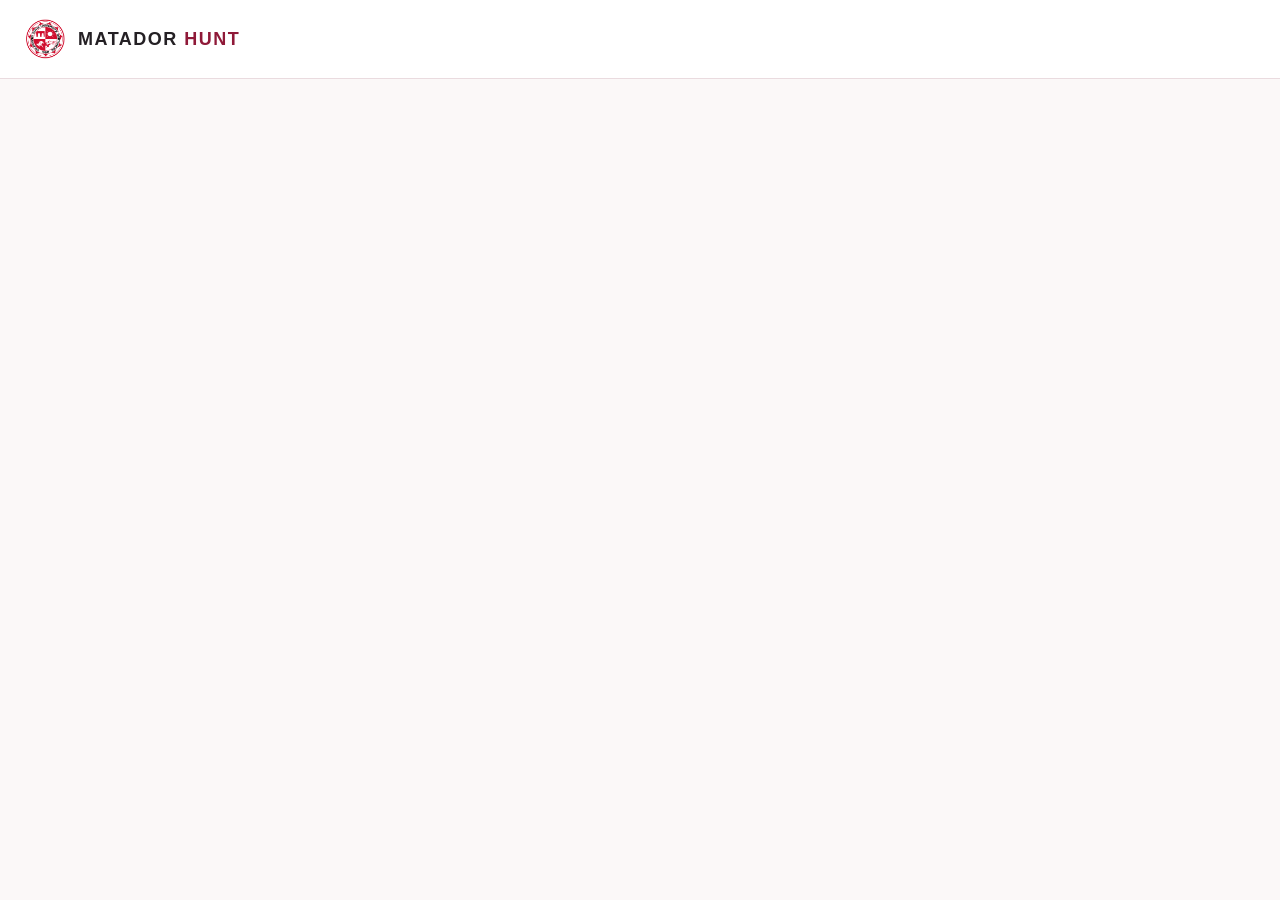
==== index.html @ 65a00814 "start" ====
<!DOCTYPE html>
<html lang="en">
<head>
    <meta charset="UTF-8">
    <meta name="viewport" content="width=device-width, initial-scale=1.0">
    <title>Home Page</title>
    <link rel="stylesheet" href="style.css">
</head>
<body>
    <header class="site-header">
        <a>
            <img src="CSUNS.svg.webp" alt="CSUN LOGO">
            <span>MATADOR <b>HUNT</b></span>
        </a>
    </header>
</body>
</html>
---- style.css ----
* {
    box-sizing: border-box;
}

body {
    margin: 0;
    font-family: Arial, sans-serif;
    background-color: #fbf8f8;
}

.site-header {
    background-color: white;
    border-bottom: 1px solid #eadbdf;
    padding: 18px 24px;
}

.site-header a {
    display: flex;
    align-items: center;
    gap: 12px;
    max-width: 1232px;
    margin: 0 auto;
    text-decoration: none;
    color: #242024;
}

.site-header img {
    width: 42px;
    height: 42px;
    object-fit: contain;
}

.site-header span {
    font-size: 18px;
    font-weight: 800;
    letter-spacing: 1.5px;
}

.site-header b {
    color: #8f1938;
}
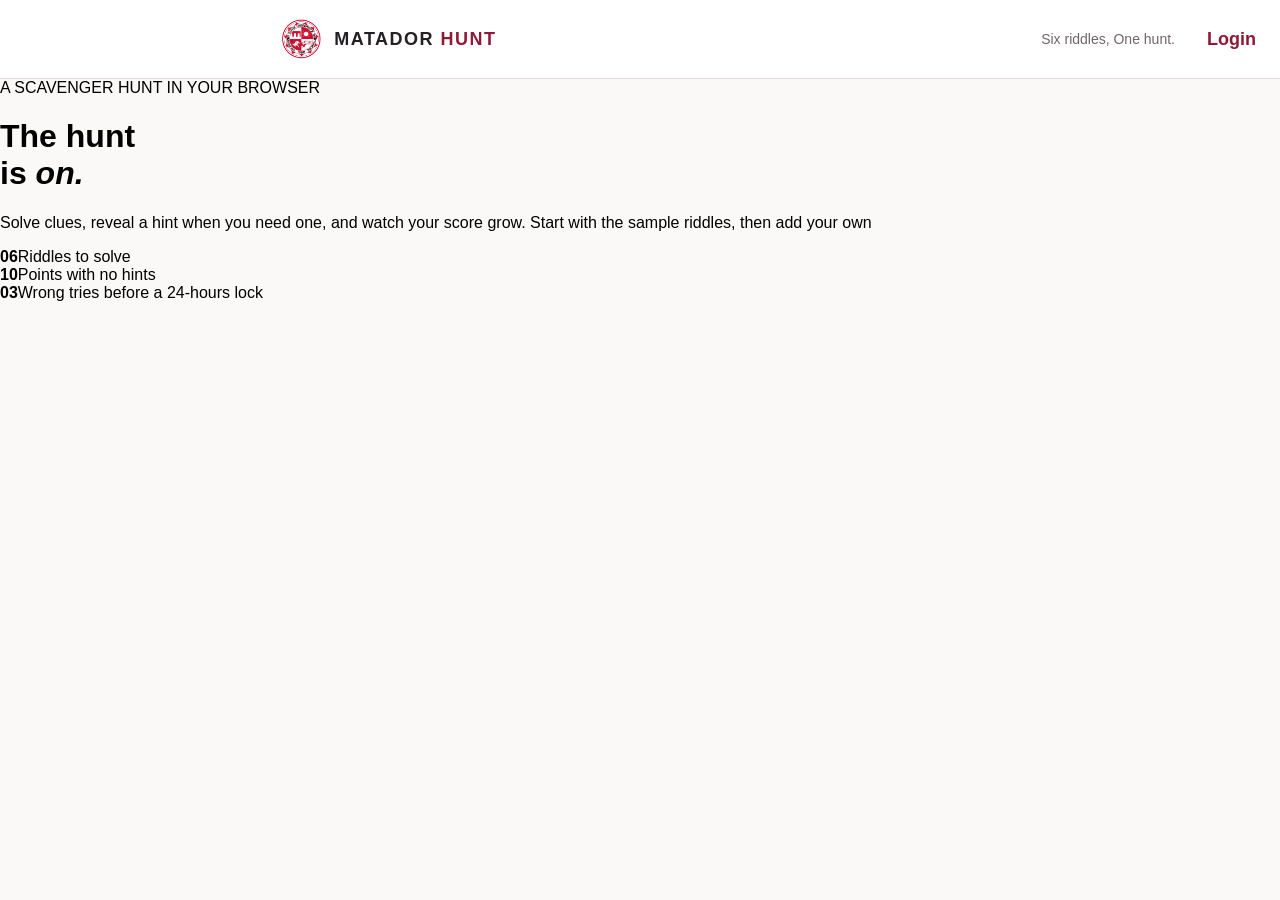
==== commit f0521457: "outline" ====
--- a/index.html
+++ b/index.html
@@ -8,10 +8,24 @@
 </head>
 <body>
     <header class="site-header">
-        <a>
+        <a href="index.html">
             <img src="CSUNS.svg.webp" alt="CSUN LOGO">
             <span>MATADOR <b>HUNT</b></span>
         </a>
+
+        <p class="header-note">Six riddles, One hunt.</p>
+        <button class="login" type="button">Login</button>
     </header>
+
+    <div class="intro">
+        <span class="intro-text">A SCAVENGER HUNT IN YOUR BROWSER</span>
+        <h1>The hunt <br>is <em>on.</em></h1>
+        <p>Solve clues, reveal a hint when you need one, and watch your score grow. Start with the sample riddles, then add your own</p>
+        <div class="rules">
+            <div><strong>06</strong><span>Riddles to solve</span></div>
+            <div><strong>10</strong><span>Points with no hints</span></div>
+            <div><strong>03</strong><span>Wrong tries before a 24-hours lock</span></div>
+        </div>
+    </div>
 </body>
 </html>
--- a/style.css
+++ b/style.css
@@ -12,6 +12,10 @@
     background-color: white;
     border-bottom: 1px solid #eadbdf;
     padding: 18px 24px;
+    display: flex;
+    flex-direction: row;
+    align-items: center;
+    gap: 32px;
 }
 
 .site-header a {
@@ -38,4 +42,26 @@
 
 .site-header b {
     color: #8f1938;
+}
+
+.header-note {
+    margin: 0 0 0 auto;
+    font-size: 14px;
+    color: #70666b;
+}
+
+.login {
+    padding: 0;
+    border: none;
+    background: transparent;
+    color: #8f1938;
+    font-family: inherit;
+    font-size: 18px;
+    font-weight: 700;
+    cursor: pointer;
+    margin-left: 0;
+}
+
+.login:hover {
+    text-decoration: underline;
 }
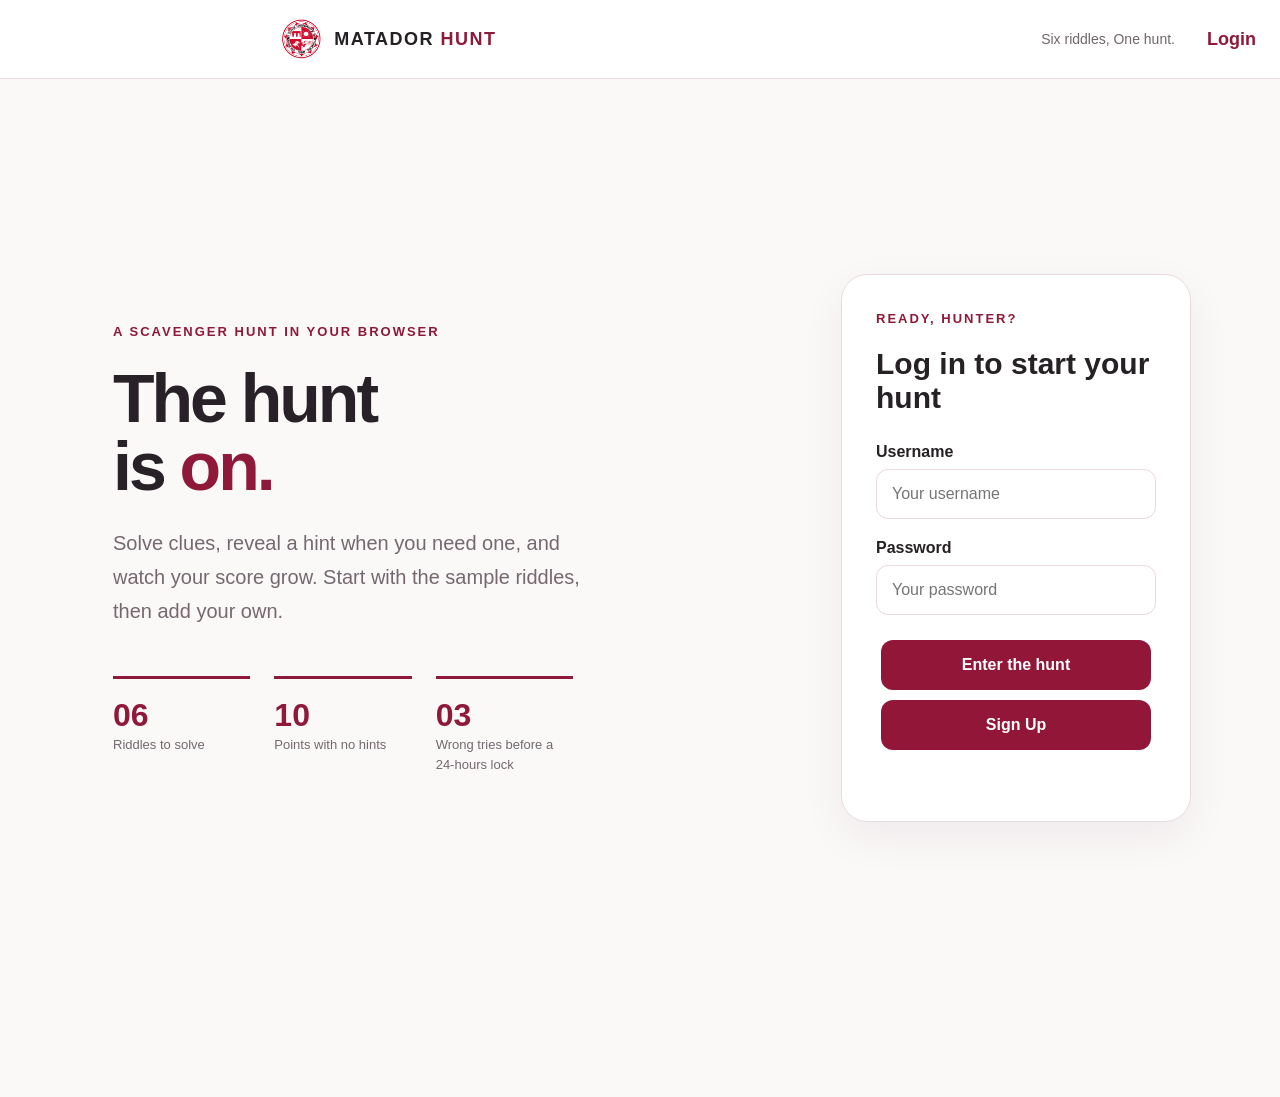
==== commit 309567ca: "login & signup" ====
--- a/index.html
+++ b/index.html
@@ -11,21 +11,72 @@
         <a href="index.html">
             <img src="CSUNS.svg.webp" alt="CSUN LOGO">
             <span>MATADOR <b>HUNT</b></span>
+            <script src="login.js" defer></script>
         </a>
 
         <p class="header-note">Six riddles, One hunt.</p>
         <button class="login" type="button">Login</button>
     </header>
 
+    <main class="home-layout">
     <div class="intro">
         <span class="intro-text">A SCAVENGER HUNT IN YOUR BROWSER</span>
+
         <h1>The hunt <br>is <em>on.</em></h1>
-        <p>Solve clues, reveal a hint when you need one, and watch your score grow. Start with the sample riddles, then add your own</p>
+
+        <p>
+            Solve clues, reveal a hint when you need one, and watch
+            your score grow. Start with the sample riddles, then add your own.
+        </p>
+
         <div class="rules">
-            <div><strong>06</strong><span>Riddles to solve</span></div>
-            <div><strong>10</strong><span>Points with no hints</span></div>
-            <div><strong>03</strong><span>Wrong tries before a 24-hours lock</span></div>
+            <div>
+                <strong>06</strong>
+                <span>Riddles to solve</span>
+            </div>
+            <div>
+                <strong>10</strong>
+                <span>Points with no hints</span>
+            </div>
+            <div>
+                <strong>03</strong>
+                <span>Wrong tries before a 24-hours lock</span>
+            </div>
         </div>
     </div>
+
+
+    <div class="login-card">
+        <span class="intro-text">READY, HUNTER?</span>
+        <h2>Log in to start your hunt</h2>
+
+        <form id="loginForm">
+            <label for="username">Username</label>
+            <input
+                type="text"
+                id="username"
+                name="username"
+                placeholder="Your username"
+                minlength="5"
+                required
+            >
+
+            <label for="password">Password</label>
+            <input
+                type="password"
+                id="password"
+                name="password"
+                placeholder="Your password"
+            >
+
+            <button type="submit" class="button-acc">Enter the hunt</button>
+            <button type="button" class="button-acc" onclick="window.location.href='signup.html'">Sign Up</button>
+            <p id="loginMessage" role="status"></p>
+        </form>
+    </div>
+
+    <footer>
+        
+    </footer>
 </body>
 </html>
--- a/style.css
+++ b/style.css
@@ -64,4 +64,159 @@
 
 .login:hover {
     text-decoration: underline;
+}
+
+/* Introduction layout */
+.intro {
+    max-width: 1232px;
+    min-height: calc(100vh - 82px);
+    margin: 0 auto;
+    padding: 70px 24px;
+
+    display: flex;
+    flex-direction: column;
+    justify-content: center;
+    align-items: flex-start;
+}
+
+/* Small red heading */
+.intro-text {
+    color: #8f1938;
+    font-size: 13px;
+    font-weight: 800;
+    letter-spacing: 2px;
+    line-height: 1.6;
+}
+
+/* Main heading */
+.intro h1 {
+    margin: 22px 0;
+    color: #282127;
+    font-size: 68px;
+    font-weight: 800;
+    line-height: 1;
+    letter-spacing: -3px;
+}
+
+.intro h1 em {
+    color: #8f1938;
+    font-style: normal;
+}
+
+/* Description */
+.intro > p {
+    max-width: 480px;
+    margin: 4px 0 0;
+    color: #756870;
+    font-size: 20px;
+    line-height: 1.7;
+}
+
+/* Three rules side by side */
+.rules {
+    display: grid;
+    grid-template-columns: repeat(3, 1fr);
+    gap: 24px;
+
+    width: 100%;
+    max-width: 460px;
+    margin-top: 48px;
+}
+
+.rules > div {
+    border-top: 3px solid #8f1938;
+    padding-top: 20px;
+}
+
+/* Rule numbers */
+.rules strong {
+    display: block;
+    margin-bottom: 4px;
+    color: #8f1938;
+    font-size: 32px;
+    line-height: 1;
+}
+
+/* Rule descriptions */
+.rules span {
+    display: block;
+    color: #756870;
+    font-size: 13px;
+    line-height: 1.5;
+}
+
+.login-card {
+    background-color: white;
+    border: 1px solid #ead9dd;
+    border-radius: 26px;
+    padding: 34px;
+    box-shadow: 0 15px 45px rgba(50, 20, 30, 0.06);
+}
+
+.login-card h2 {
+    margin: 18px 0 28px;
+    color: #252124;
+    font-size: 30px;
+}
+
+.login-card form {
+    display: flex;
+    flex-direction: column;
+}
+
+.login-card label {
+    margin-bottom: 8px;
+    color: #252124;
+    font-weight: bold;
+}
+
+.login-card input {
+    width: 100%;
+    margin-bottom: 20px;
+    padding: 15px;
+    border: 1px solid #ead9dd;
+    border-radius: 12px;
+    font: inherit;
+}
+
+.login-card button {
+    padding: 16px;
+    border: none;
+    border-radius: 12px;
+    background-color: #921638;
+    color: white;
+    font: inherit;
+    font-weight: bold;
+    cursor: pointer;
+}
+
+.home-layout {
+    display: grid;
+    grid-template-columns: minmax(0, 1fr) 350px;
+    align-items: center;
+    gap: 80px;
+    max-width: 1150px;
+    margin: 0 auto;
+    padding: 60px 24px;
+}
+
+.home-layout .intro {
+    width: 100%;
+    max-width: none;
+    min-width: 0;
+    margin: 0;
+}
+
+.button-acc {
+    margin: 5px;
+}
+
+.signup-layout {
+    max-width: 450px;
+    margin: 60px auto;
+    padding: 0 20px;
+}
+
+#message {
+    line-height: 1.5;
 }
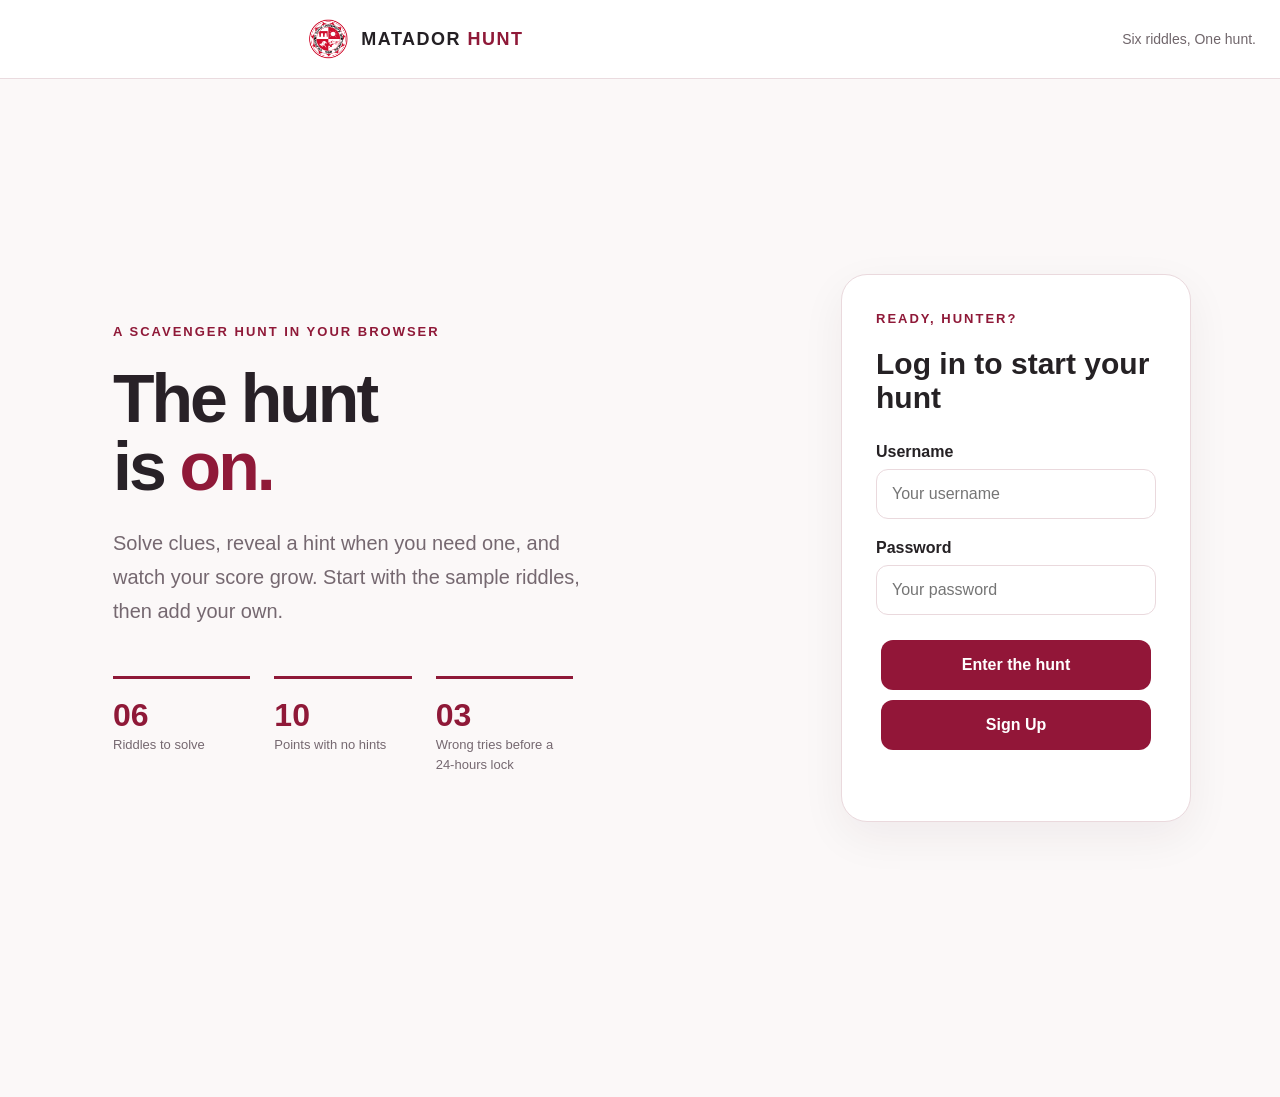
==== commit dc4ce385: "Riddles, storage, saved data" ====
--- a/index.html
+++ b/index.html
@@ -5,6 +5,7 @@
     <meta name="viewport" content="width=device-width, initial-scale=1.0">
     <title>Home Page</title>
     <link rel="stylesheet" href="style.css">
+    <script src="login.js" defer></script>
 </head>
 <body>
     <header class="site-header">
@@ -15,7 +16,6 @@
         </a>
 
         <p class="header-note">Six riddles, One hunt.</p>
-        <button class="login" type="button">Login</button>
     </header>
 
     <main class="home-layout">
--- a/style.css
+++ b/style.css
@@ -50,21 +50,6 @@
     color: #70666b;
 }
 
-.login {
-    padding: 0;
-    border: none;
-    background: transparent;
-    color: #8f1938;
-    font-family: inherit;
-    font-size: 18px;
-    font-weight: 700;
-    cursor: pointer;
-    margin-left: 0;
-}
-
-.login:hover {
-    text-decoration: underline;
-}
 
 /* Introduction layout */
 .intro {
